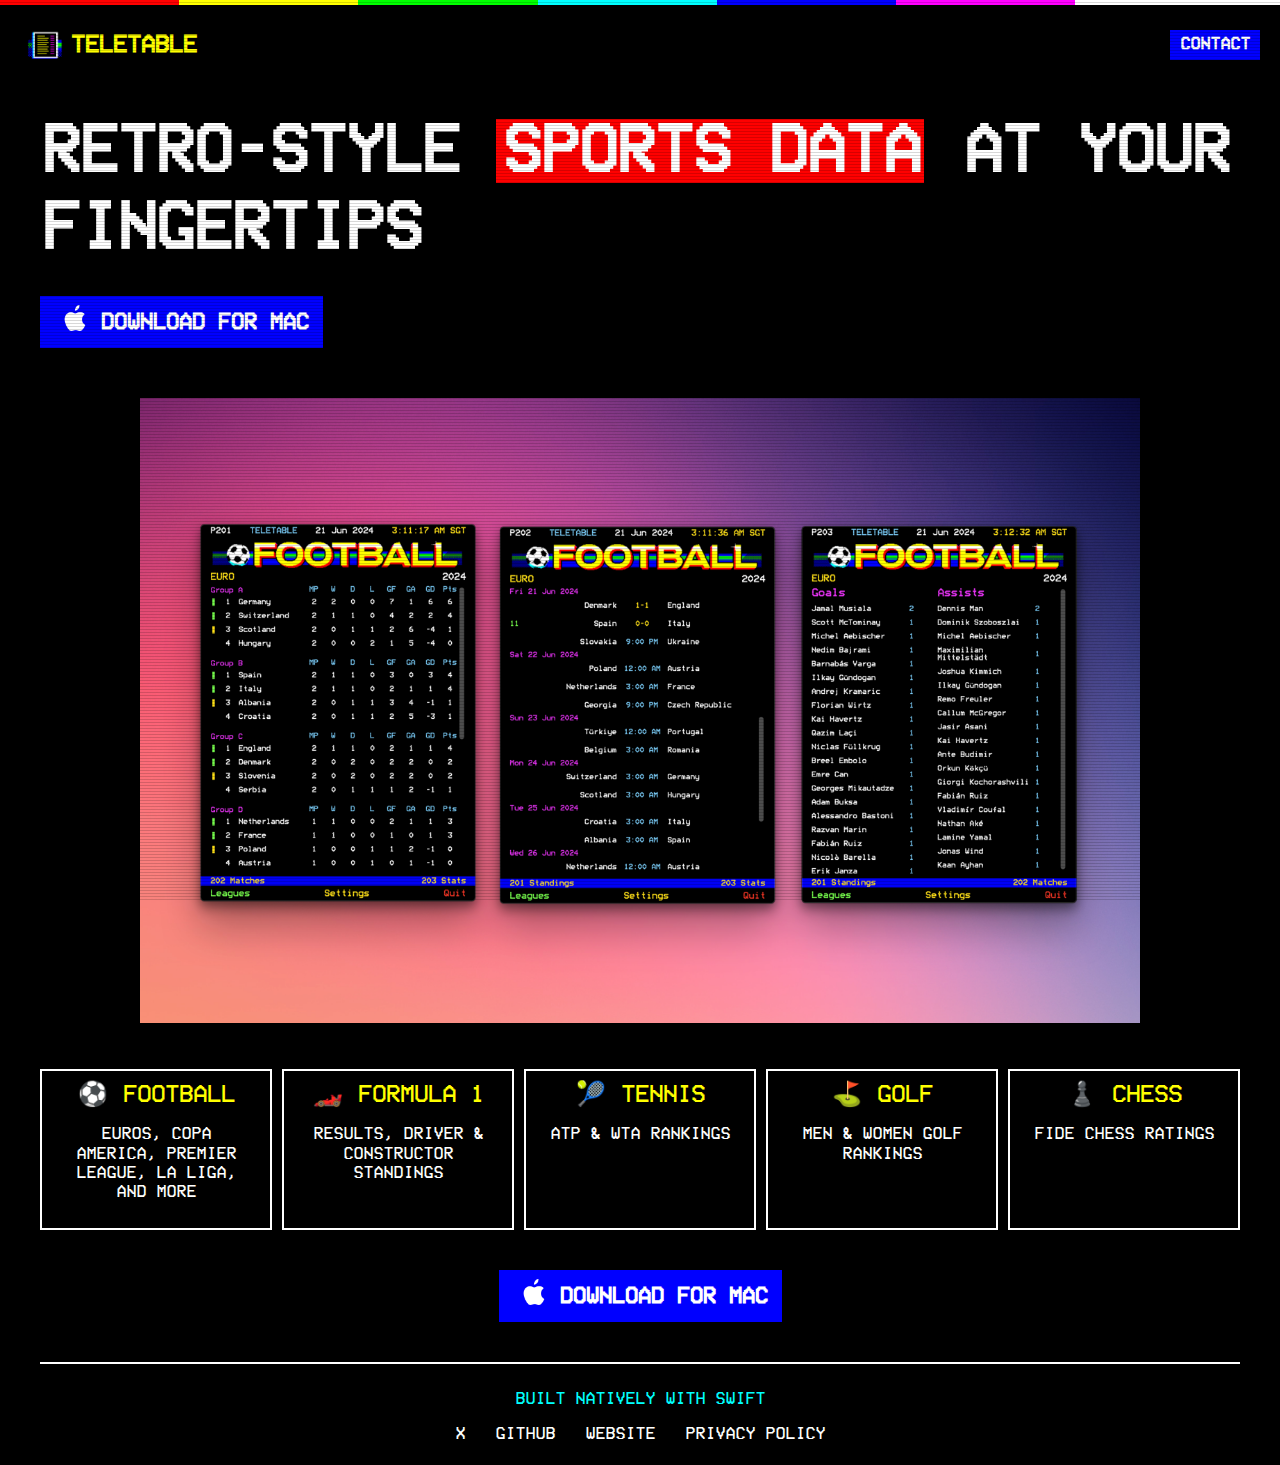
==== index.html @ 1941930f "Update folder structure + add .gitignore" ====
<!DOCTYPE html>
<html lang="en">
<head>
    <meta charset="UTF-8">
    <meta name="viewport" content="width=device-width, initial-scale=1.0">
    <title>Teletable - Teletext Inspired Sports App</title>
    <link rel="stylesheet" href="styles.css">
</head>
<body>
    <div class="container">
        <header>
            <div class="logo-container">
                <img src="images/icon.png" alt="Teletable Logo" class="logo-image">
                <div class="logo">TELETABLE</div>
            </div>
            <div class="nav-buttons">
                <a href="mailto:teletable@skruban.com" class="button">CONTACT</a>
            </div>
        </header>

        <main>
            <h1>RETRO-STYLE <span class="highlight">SPORTS DATA</span> AT YOUR FINGERTIPS</h1>

            <div class="download-section">
                <a href="https://apps.apple.com/app/teletable/id6502572402" class="button">
                    <img src="images/apple.png" alt="Apple Icon" style="width: 40px; height: 40px; margin-top: -8px; margin-right: 5px;">
                    <span>DOWNLOAD FOR MAC</span>
                </a>
            </div>

            <div class="app-preview">
                <img src="images/app-preview.png" alt="" style="width: 1000px">
            </div>

            <div class="features">
                <div class="feature">
                    <div class="feature-icon">⚽ FOOTBALL</div>
                    <p>EUROS, COPA AMERICA, PREMIER LEAGUE, LA LIGA, AND MORE</p>
                </div>
                <div class="feature">
                    <div class="feature-icon">🏎️ FORMULA 1</div>
                    <p>RESULTS, DRIVER & CONSTRUCTOR STANDINGS</p>
                </div>
                <div class="feature">
                    <div class="feature-icon">🎾 TENNIS</div>
                    <p>ATP & WTA RANKINGS</p>
                </div>
                <div class="feature">
                    <div class="feature-icon">⛳ GOLF</div>
                    <p>MEN & WOMEN GOLF RANKINGS</p>
                </div>
                <div class="feature">
                    <div class="feature-icon">♟️ CHESS</div>
                    <p>FIDE CHESS RATINGS</p>
                </div>
            </div>

            <div style="text-align: center; margin-top: 40px;" class="download-section">
                <a href="https://apps.apple.com/app/teletable/id6502572402" class="button">
                    <img src="images/apple.png" alt="Apple Icon" style="width: 40px; height: 40px; margin-top: -8px; margin-right: 5px;">
                    <span>DOWNLOAD FOR MAC</span>
                </a>
            </div>
        </main>

        <footer>
            <p>BUILT NATIVELY WITH SWIFT</p>
            <div class="social-links">
                <a href="https://x.com/rubanlah">X</a>
                <a href="https://github.com/sk-ruban">GITHUB</a>
                <a href="https://skruban.com">WEBSITE</a>
                <a href="https://skruban.com/privacy-policy.html">PRIVACY POLICY</a>
            </div>
        </footer>
    </div>
</body>
</html>
---- styles.css ----
@font-face {
    font-family: 'Teletext';
    src: url('fonts/Teletext50.otf') format('opentype');
}

body {
    font-family: 'Teletext', 'Courier New', monospace;
    background-color: #000000;
    color: #FFFFFF;
    margin: 0;
    padding: 20px;
    padding-top: 70px;
    line-height: 1.2;
}

.container {
    max-width: 1200px;
    margin: 0 auto;
}

header {    
    position: fixed;
    top: 0;
    left: 0;
    right: 0;
    background-color: #000000;
    z-index: 1000;
    padding: 20px;
    display: flex;
    justify-content: space-between;
    align-items: center;
    margin-bottom: 20px;
    padding-bottom: 10px;
}

.logo-container {
    display: flex;
    align-items: center;
}

.logo-image {
    width: 50px;
    height: 50px;
}

.logo {
    font-size: 24px;
    font-weight: bold;
    color: #FFFF00;
}

.nav-buttons {
    display: flex;
    gap: 10px;
}

.button {
    display: inline-block;
    padding: 5px 10px;
    text-decoration: none;
    font-weight: bold;
    background-color: #0000FF;
    color: #FFFFFF;
    text-transform: uppercase;
}

h1 {
    font-size: 64px;
    line-height: 1.2;
    margin-bottom: 30px;
    color: #FFFFFF; 
    text-transform: uppercase;
}

@keyframes blink-background {
    0%, 49% {
        background-color: #FF0000; 
    }
    50%, 100% {
        background-color: transparent;
    }
}

.highlight {
    background-color: #FF0000;
    color: #FFFFFF;
    padding: 0 5px;
    animation: blink-background 1s step-end infinite;
}

.download-section .button {
    font-size: 22px;
    padding: 10px 15px;
    display: inline-flex;
    align-items: center;
    text-decoration: none;
}

.featured {
    color: #FFFF00;
    display: block;
    margin-top: 10px;
}

.app-preview {
    margin-top: 30px;
    padding: 20px;
    margin-bottom: 20px; 
    text-align: center;
}

.features {
    display: grid;
    grid-template-columns: repeat(5, 1fr);
    gap: 10px;
    margin-bottom: 20px;
}

.feature {
    border: 2px solid #FFFFFF;
    padding: 10px;
    text-align: center;
}

.feature p {
    text-align: center;
    margin-left:auto;
    margin-right:auto;
    width: 180px;
}

.feature-icon {
    font-size: 24px;
    margin-bottom: 10px;
    color: #FFFF00;
}

footer {
    text-align: center;
    margin-top: 40px;
    padding-top: 10px;
    border-top: 2px solid #FFFFFF;
    color: #00FFFF;
}

.social-links a {
    color: #FFFFFF;
    text-decoration: none;
    margin: 0 10px;
}

body::before {
    content: "";
    position: fixed;
    top: 0;
    left: 0;
    right: 0;
    height: 5px;
    background: linear-gradient(to right,
        #FF0000 0%, #FF0000 14%,
        #FFFF00 14%, #FFFF00 28%,
        #00FF00 28%, #00FF00 42%,
        #00FFFF 42%, #00FFFF 56%,
        #0000FF 56%, #0000FF 70%,
        #FF00FF 70%, #FF00FF 84%,
        #FFFFFF 84%, #FFFFFF 100%
    );
    z-index: 1001; 
}

body::after {
    content: "";
    position: fixed;
    top: 0;
    left: 0;
    width: 100%;
    height: 100%;
    background: repeating-linear-gradient(
        to bottom,
        rgba(0, 0, 0, 0),
        rgba(0, 0, 0, 0) 2px,
        rgba(0, 0, 0, 0.3) 3px,
        rgba(0, 0, 0, 0.3) 3px
    );
    pointer-events: none;
    z-index: 2000;
}

@media (max-width: 1200px) {
    .features {
        grid-template-columns: repeat(3, 1fr);
    }
}

@media (max-width: 768px) {
    .features {
        grid-template-columns: repeat(2, 1fr);
    }
}

@media (max-width: 480px) {
    .features {
        grid-template-columns: 1fr;
    }
}
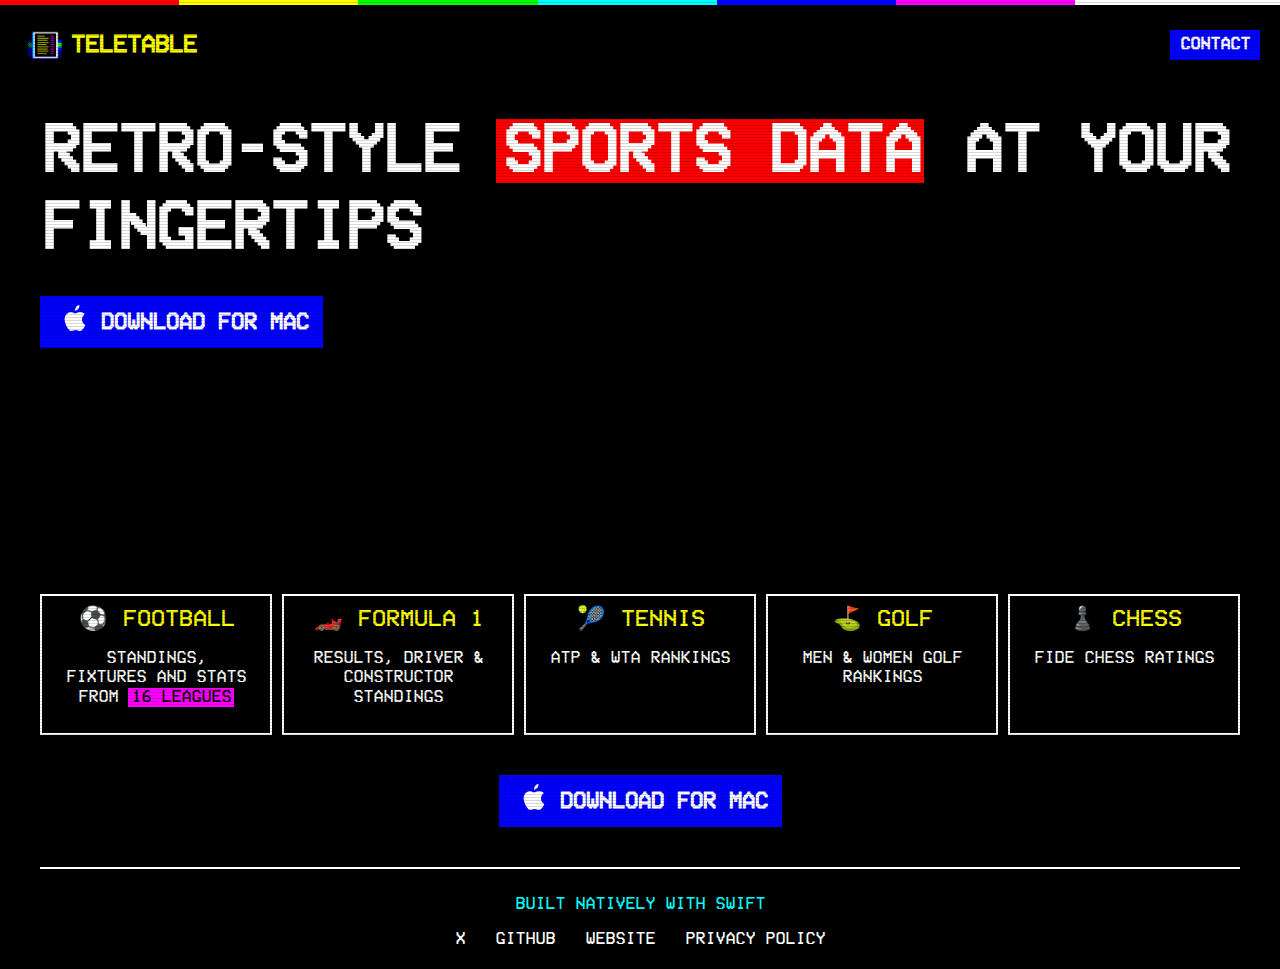
==== commit c2a8de4a: "Add apple icon, leagues hover and video" ====
--- a/index.html
+++ b/index.html
@@ -23,20 +23,48 @@
 
             <div class="download-section">
                 <a href="https://apps.apple.com/app/teletable/id6502572402" class="button">
-                    <img src="images/apple.png" alt="Apple Icon" style="width: 40px; height: 40px; margin-top: -8px; margin-right: 5px;">
+                    <img src="images/apple.png" alt="Apple Icon" class="apple-icon">
                     <span>DOWNLOAD FOR MAC</span>
                 </a>
             </div>
 
+            <!-- <div class="app-preview">
+                <img src="images/app-preview.png" alt="" style="width: 1000px">
+            </div> -->
+
             <div class="app-preview">
-                <img src="images/app-preview.png" alt="" style="width: 1000px">
+                <video autoplay muted loop playsinline>
+                    <source src="images/app-preview.mp4" type="video/mp4">
+                    Your browser does not support the video tag.
+                </video>
             </div>
 
             <div class="features">
                 <div class="feature">
                     <div class="feature-icon">⚽ FOOTBALL</div>
-                    <p>EUROS, COPA AMERICA, PREMIER LEAGUE, LA LIGA, AND MORE</p>
-                </div>
+                    <p>STANDINGS, FIXTURES AND STATS FROM <span class="leagues-info">16 LEAGUES
+                      <span class="leagues-content">
+                        <span class="leagues-list">
+                            🏴󠁧󠁢󠁥󠁮󠁧󠁿 Premier League<br>
+                            🏴󠁧󠁢󠁥󠁮󠁧󠁿 Championship<br>
+                            🏴󠁧󠁢󠁥󠁮󠁧󠁿 League One<br>
+                            🏴󠁧󠁢󠁥󠁮󠁧󠁿 League Two<br>
+                            🇪🇸 LaLiga<br>
+                            🇪🇸 LaLiga2<br>
+                            🇮🇹 Serie A<br>
+                            🇮🇹 Serie B<br>
+                            🇩🇪 Bundesliga<br>
+                            🇩🇪 2.Bundesliga<br>
+                            🇫🇷 Ligue 1<br>
+                            🇵🇹 Liga Portugal<br>
+                            🇳🇱 Eredivisie<br>
+                            🇯🇵 J.League<br>
+                            🇪🇺 EURO<br>
+                            🌎 Copa America
+                        </span>
+                      </span>
+                    </span></p>
+                  </div>
                 <div class="feature">
                     <div class="feature-icon">🏎️ FORMULA 1</div>
                     <p>RESULTS, DRIVER & CONSTRUCTOR STANDINGS</p>
@@ -54,7 +82,7 @@
                     <p>FIDE CHESS RATINGS</p>
                 </div>
             </div>
-
+            
             <div style="text-align: center; margin-top: 40px;" class="download-section">
                 <a href="https://apps.apple.com/app/teletable/id6502572402" class="button">
                     <img src="images/apple.png" alt="Apple Icon" style="width: 40px; height: 40px; margin-top: -8px; margin-right: 5px;">
--- a/styles.css
+++ b/styles.css
@@ -96,6 +96,13 @@
     text-decoration: none;
 }
 
+.apple-icon {
+    width: 40px; 
+    height: 40px; 
+    margin-top: -8px; 
+    margin-right: 5px;
+}
+
 .featured {
     color: #FFFF00;
     display: block;
@@ -130,7 +137,7 @@
 }
 
 .feature-icon {
-    font-size: 24px;
+    font-size: 23px;
     margin-bottom: 10px;
     color: #FFFF00;
 }
@@ -186,6 +193,11 @@
     z-index: 2000;
 }
 
+video {
+    width: 50%;
+    height: auto;
+    }
+
 @media (max-width: 1200px) {
     .features {
         grid-template-columns: repeat(3, 1fr);
@@ -196,10 +208,92 @@
     .features {
         grid-template-columns: repeat(2, 1fr);
     }
-}
-
-@media (max-width: 480px) {
+    video {
+        width: 80%;
+    }
+}
+
+@media (max-width: 550px) {
     .features {
         grid-template-columns: 1fr;
     }
+    h1 {
+        font-size: 35px;
+    }
+    .download-section .button {
+        font-size: 15px;
+        padding: 5px 10px;
+        display: inline-flex;
+        align-items: center;
+        text-decoration: none;
+    }
+    .apple-icon {
+        width: 33px; 
+        height: 33px; 
+        margin-top: -6px; 
+        margin-right: 4px;
+    }
+    video {
+        width: 100%;
+    }
+}
+
+.leagues-info {
+background-color: #FF00FF; 
+color: #000000; 
+padding: 0 3px; 
+cursor: pointer;
+position: relative;
+display: inline-block;
+}
+
+.leagues-content {
+display: none;
+position: absolute;
+background-color: #000000;
+border: 2px solid #FFFFFF;
+padding: 10px;
+z-index: 1000;
+width: 200px;
+left: 50%;
+transform: translateX(-50%) translateY(-110%);
+/* transform: translateX(-20%);
+transform: translateY(-120%); */
+top: 100%;
+font-size: 14px; 
+line-height: 1.4;
+text-align: left;
+}
+
+.leagues-info:hover .leagues-content {
+display: block;
+}
+
+.leagues-list {
+color: #FFFFFF; /* White text for league list */
+}
+
+.leagues-list strong {
+color: #FFFF00; /* Yellow for the header */
+display: block;
+margin-bottom: 5px;
+}
+
+.feature {
+position: relative;
+}
+
+@media (max-width: 768px) {
+    .leagues-content {
+      width: 90vw; /* Use viewport width */
+      max-width: 300px; /* Set a max-width */
+      left: 50%;
+      transform: translateX(-50%) translateY(-20%);
+      top: auto;
+      bottom: 100%; /* Position above the text */
+    }
+  
+    .feature {
+      padding-bottom: 20px; /* Add some space below for the hover content */
+    }
 }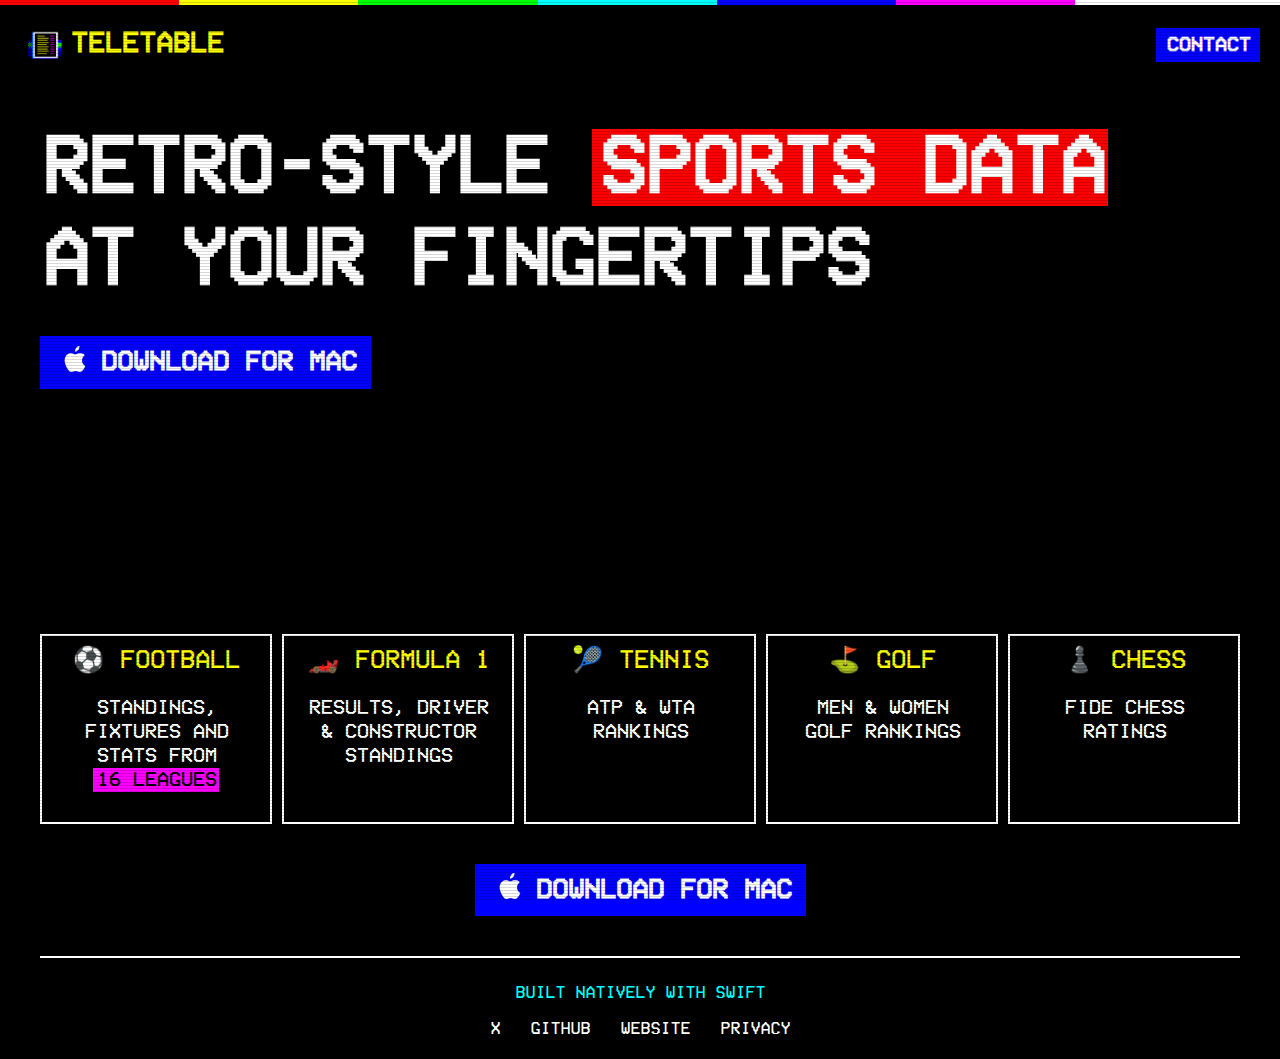
==== commit dfbac1f2: "Update font sizes and add favicon" ====
--- a/index.html
+++ b/index.html
@@ -4,6 +4,7 @@
     <meta charset="UTF-8">
     <meta name="viewport" content="width=device-width, initial-scale=1.0">
     <title>Teletable - Teletext Inspired Sports App</title>
+    <link rel="icon" type="image/x-icon" href="/images/icon.png">
     <link rel="stylesheet" href="styles.css">
 </head>
 <body>
@@ -97,7 +98,7 @@
                 <a href="https://x.com/rubanlah">X</a>
                 <a href="https://github.com/sk-ruban">GITHUB</a>
                 <a href="https://skruban.com">WEBSITE</a>
-                <a href="https://skruban.com/privacy-policy.html">PRIVACY POLICY</a>
+                <a href="https://skruban.com/privacy-policy.html">PRIVACY</a>
             </div>
         </footer>
     </div>
--- a/styles.css
+++ b/styles.css
@@ -44,14 +44,15 @@
 }
 
 .logo {
-    font-size: 24px;
+    font-size: 28px;
     font-weight: bold;
     color: #FFFF00;
 }
 
 .nav-buttons {
     display: flex;
-    gap: 10px;
+    gap: 10px;    
+    font-size: 20px;
 }
 
 .button {
@@ -65,7 +66,7 @@
 }
 
 h1 {
-    font-size: 64px;
+    font-size: 77px;
     line-height: 1.2;
     margin-bottom: 30px;
     color: #FFFFFF; 
@@ -89,7 +90,7 @@
 }
 
 .download-section .button {
-    font-size: 22px;
+    font-size: 27px;
     padding: 10px 15px;
     display: inline-flex;
     align-items: center;
@@ -134,10 +135,11 @@
     margin-left:auto;
     margin-right:auto;
     width: 180px;
+    font-size: 20px;
 }
 
 .feature-icon {
-    font-size: 23px;
+    font-size: 25px;
     margin-bottom: 10px;
     color: #FFFF00;
 }
@@ -236,6 +238,12 @@
     video {
         width: 100%;
     }
+    .nav-buttons {
+        font-size: 17px;
+    }
+    .logo {
+        font-size: 22px;
+    }
 }
 
 .leagues-info {
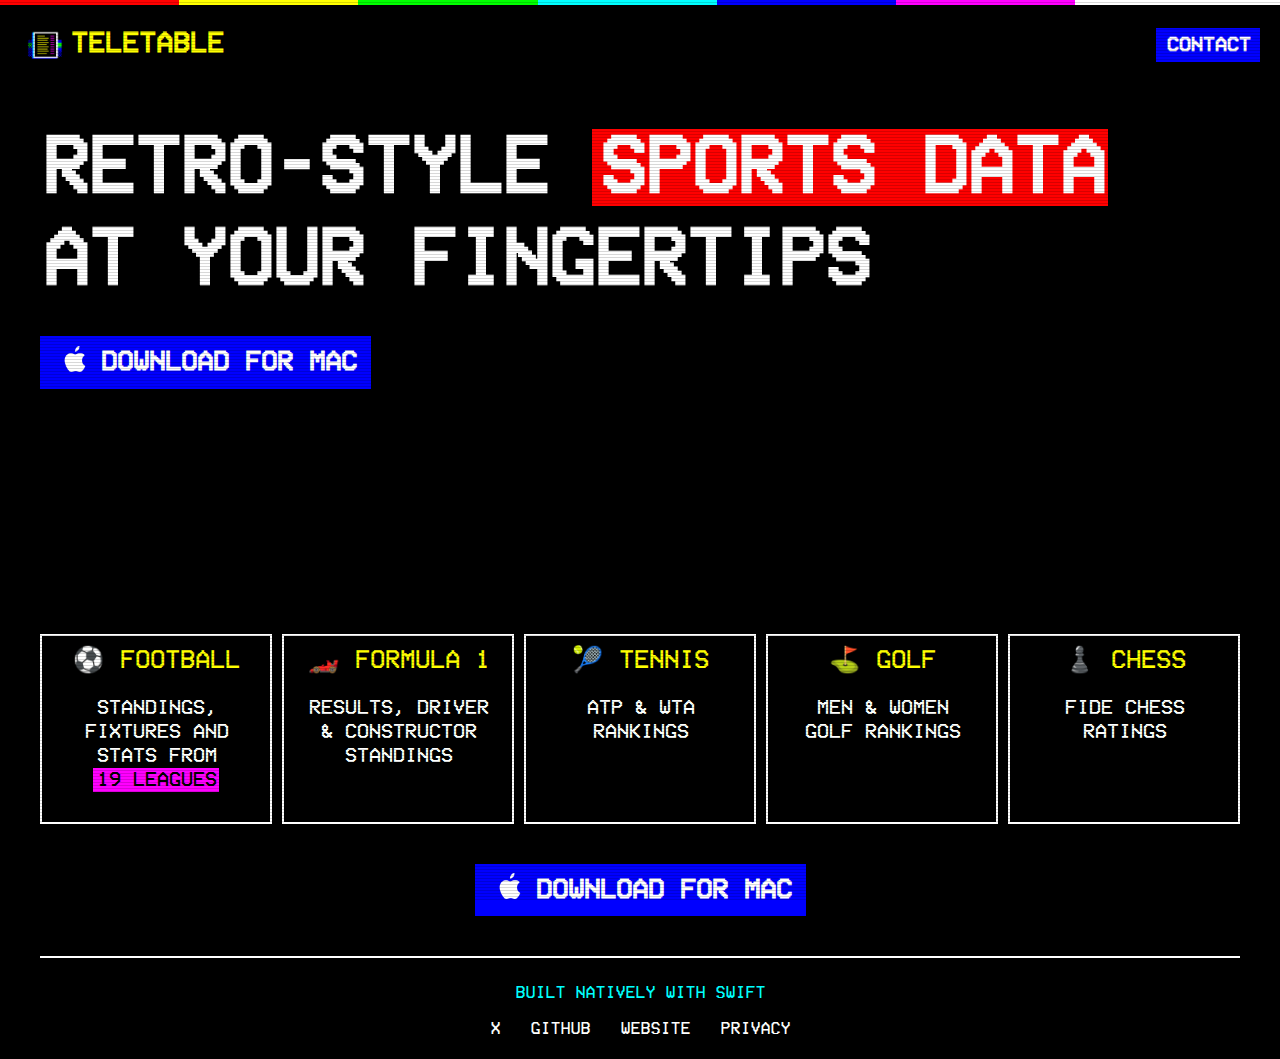
==== commit 13df5ba2: "Add new leagues" ====
--- a/index.html
+++ b/index.html
@@ -43,9 +43,12 @@
             <div class="features">
                 <div class="feature">
                     <div class="feature-icon">⚽ FOOTBALL</div>
-                    <p>STANDINGS, FIXTURES AND STATS FROM <span class="leagues-info">16 LEAGUES
+                    <p>STANDINGS, FIXTURES AND STATS FROM <span class="leagues-info">19 LEAGUES
                       <span class="leagues-content">
                         <span class="leagues-list">
+                            🇪🇺 Champions League<br>
+                            🇪🇺 Europa League<br>
+                            🇪🇺 Conference League<br>
                             🏴󠁧󠁢󠁥󠁮󠁧󠁿 Premier League<br>
                             🏴󠁧󠁢󠁥󠁮󠁧󠁿 Championship<br>
                             🏴󠁧󠁢󠁥󠁮󠁧󠁿 League One<br>
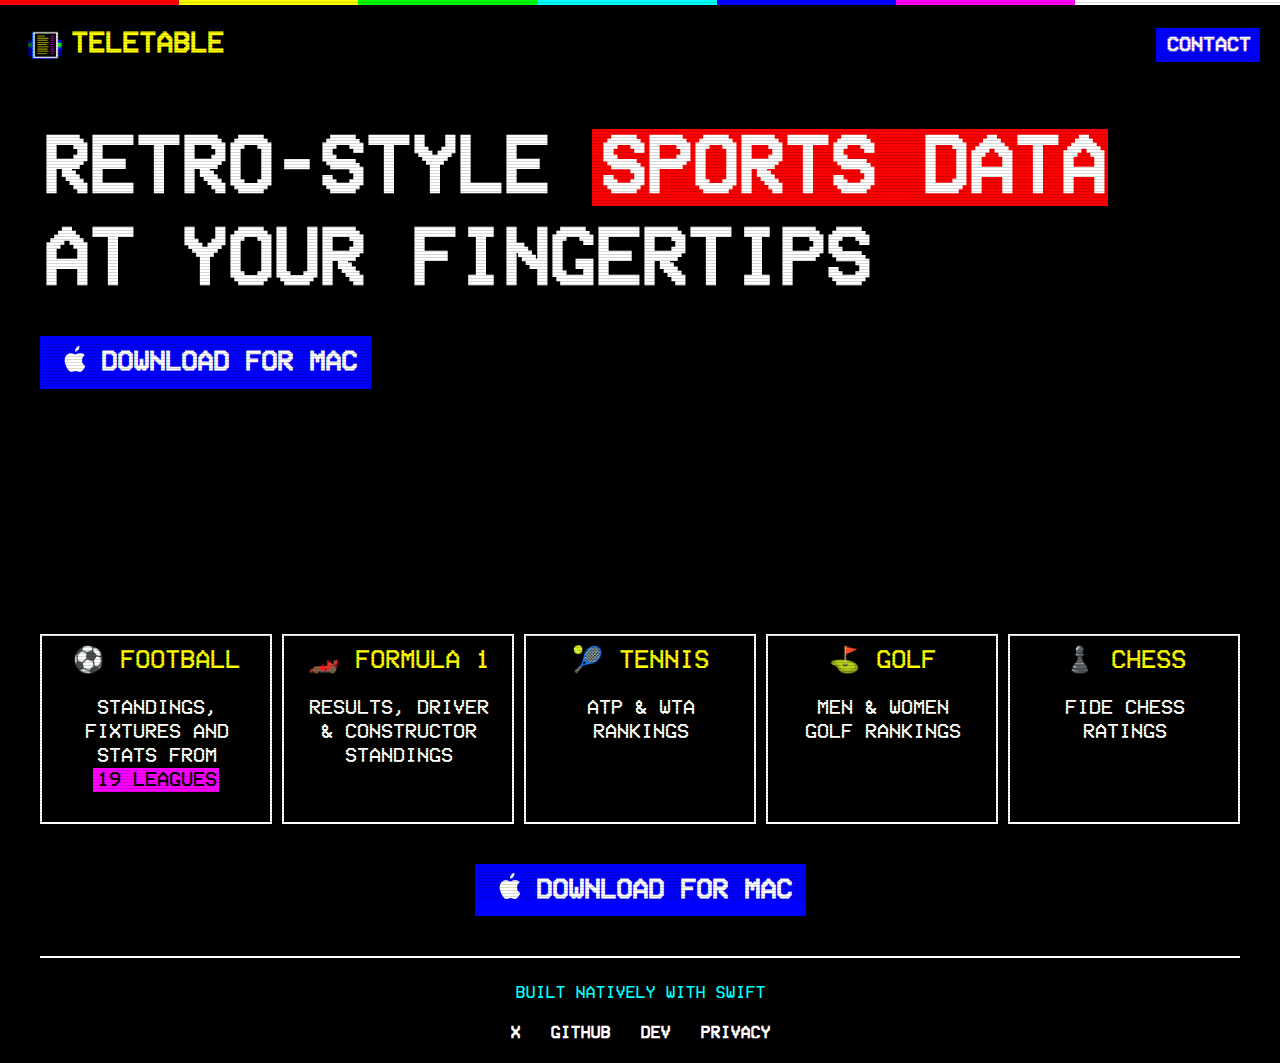
==== commit 7c9e0af6: "Create privacy policy" ====
--- a/index.html
+++ b/index.html
@@ -86,7 +86,7 @@
                     <p>FIDE CHESS RATINGS</p>
                 </div>
             </div>
-            
+
             <div style="text-align: center; margin-top: 40px;" class="download-section">
                 <a href="https://apps.apple.com/app/teletable/id6502572402" class="button">
                     <img src="images/apple.png" alt="Apple Icon" style="width: 40px; height: 40px; margin-top: -8px; margin-right: 5px;">
@@ -100,10 +100,10 @@
             <div class="social-links">
                 <a href="https://x.com/rubanlah">X</a>
                 <a href="https://github.com/sk-ruban">GITHUB</a>
-                <a href="https://skruban.com">WEBSITE</a>
-                <a href="https://skruban.com/privacy-policy.html">PRIVACY</a>
+                <a href="https://skruban.com">DEV</a>
+                <a href="privacy-policy.html">PRIVACY</a>
             </div>
         </footer>
     </div>
 </body>
-</html>+</html>
--- a/styles.css
+++ b/styles.css
@@ -1,12 +1,12 @@
 @font-face {
-    font-family: 'Teletext';
-    src: url('fonts/Teletext50.otf') format('opentype');
+    font-family: "Teletext";
+    src: url("fonts/Teletext50.otf") format("opentype");
 }
 
 body {
-    font-family: 'Teletext', 'Courier New', monospace;
+    font-family: "Teletext", "Courier New", monospace;
     background-color: #000000;
-    color: #FFFFFF;
+    color: #ffffff;
     margin: 0;
     padding: 20px;
     padding-top: 70px;
@@ -18,7 +18,7 @@
     margin: 0 auto;
 }
 
-header {    
+header {
     position: fixed;
     top: 0;
     left: 0;
@@ -46,12 +46,12 @@
 .logo {
     font-size: 28px;
     font-weight: bold;
-    color: #FFFF00;
+    color: #ffff00;
 }
 
 .nav-buttons {
     display: flex;
-    gap: 10px;    
+    gap: 10px;
     font-size: 20px;
 }
 
@@ -60,8 +60,8 @@
     padding: 5px 10px;
     text-decoration: none;
     font-weight: bold;
-    background-color: #0000FF;
-    color: #FFFFFF;
+    background-color: #0000ff;
+    color: #ffffff;
     text-transform: uppercase;
 }
 
@@ -69,22 +69,24 @@
     font-size: 77px;
     line-height: 1.2;
     margin-bottom: 30px;
-    color: #FFFFFF; 
+    color: #ffffff;
     text-transform: uppercase;
 }
 
 @keyframes blink-background {
-    0%, 49% {
-        background-color: #FF0000; 
-    }
-    50%, 100% {
+    0%,
+    49% {
+        background-color: #ff0000;
+    }
+    50%,
+    100% {
         background-color: transparent;
     }
 }
 
 .highlight {
-    background-color: #FF0000;
-    color: #FFFFFF;
+    background-color: #ff0000;
+    color: #ffffff;
     padding: 0 5px;
     animation: blink-background 1s step-end infinite;
 }
@@ -98,14 +100,14 @@
 }
 
 .apple-icon {
-    width: 40px; 
-    height: 40px; 
-    margin-top: -8px; 
+    width: 40px;
+    height: 40px;
+    margin-top: -8px;
     margin-right: 5px;
 }
 
 .featured {
-    color: #FFFF00;
+    color: #ffff00;
     display: block;
     margin-top: 10px;
 }
@@ -113,7 +115,7 @@
 .app-preview {
     margin-top: 30px;
     padding: 20px;
-    margin-bottom: 20px; 
+    margin-bottom: 20px;
     text-align: center;
 }
 
@@ -125,15 +127,15 @@
 }
 
 .feature {
-    border: 2px solid #FFFFFF;
+    border: 2px solid #ffffff;
     padding: 10px;
     text-align: center;
 }
 
 .feature p {
     text-align: center;
-    margin-left:auto;
-    margin-right:auto;
+    margin-left: auto;
+    margin-right: auto;
     width: 180px;
     font-size: 20px;
 }
@@ -141,19 +143,19 @@
 .feature-icon {
     font-size: 25px;
     margin-bottom: 10px;
-    color: #FFFF00;
+    color: #ffff00;
 }
 
 footer {
     text-align: center;
     margin-top: 40px;
     padding-top: 10px;
-    border-top: 2px solid #FFFFFF;
-    color: #00FFFF;
+    border-top: 2px solid #ffffff;
+    color: #00ffff;
 }
 
 .social-links a {
-    color: #FFFFFF;
+    color: #ffffff;
     text-decoration: none;
     margin: 0 10px;
 }
@@ -165,16 +167,24 @@
     left: 0;
     right: 0;
     height: 5px;
-    background: linear-gradient(to right,
-        #FF0000 0%, #FF0000 14%,
-        #FFFF00 14%, #FFFF00 28%,
-        #00FF00 28%, #00FF00 42%,
-        #00FFFF 42%, #00FFFF 56%,
-        #0000FF 56%, #0000FF 70%,
-        #FF00FF 70%, #FF00FF 84%,
-        #FFFFFF 84%, #FFFFFF 100%
+    background: linear-gradient(
+        to right,
+        #ff0000 0%,
+        #ff0000 14%,
+        #ffff00 14%,
+        #ffff00 28%,
+        #00ff00 28%,
+        #00ff00 42%,
+        #00ffff 42%,
+        #00ffff 56%,
+        #0000ff 56%,
+        #0000ff 70%,
+        #ff00ff 70%,
+        #ff00ff 84%,
+        #ffffff 84%,
+        #ffffff 100%
     );
-    z-index: 1001; 
+    z-index: 1001;
 }
 
 body::after {
@@ -198,7 +208,111 @@
 video {
     width: 50%;
     height: auto;
-    }
+}
+
+.leagues-info {
+    background-color: #ff00ff;
+    color: #000000;
+    padding: 0 3px;
+    cursor: pointer;
+    position: relative;
+    display: inline-block;
+}
+
+.leagues-content {
+    display: none;
+    position: absolute;
+    background-color: #000000;
+    border: 2px solid #ffffff;
+    padding: 10px;
+    z-index: 1000;
+    width: 200px;
+    left: 50%;
+    transform: translateX(-50%) translateY(-110%);
+    top: 100%;
+    font-size: 14px;
+    line-height: 1.4;
+    text-align: left;
+}
+
+.leagues-info:hover .leagues-content {
+    display: block;
+}
+
+.leagues-list {
+    color: #ffffff; /* White text for league list */
+}
+
+.leagues-list strong {
+    color: #ffff00; /* Yellow for the header */
+    display: block;
+    margin-bottom: 5px;
+}
+
+.feature {
+    position: relative;
+}
+
+.privacy-policy {
+    max-width: 1000px;
+    margin: 40px auto 0;
+    padding: 20px;
+    background-color: #000033;
+    border: 2px solid #ffffff;
+}
+
+.privacy-policy h1 {
+    font-size: 48px;
+    color: #ffff00;
+    text-align: center;
+    margin-top: 30px;
+    margin-bottom: 0px;
+}
+
+.privacy-policy h2 {
+    font-size: 24px;
+    color: #00ffff;
+    margin-top: 30px;
+    margin-bottom: 15px;
+}
+
+.privacy-policy p {
+    font-size: 18px;
+    line-height: 1.5;
+    margin-bottom: 15px;
+}
+
+.privacy-policy a {
+    color: #ff00ff;
+    text-decoration: none;
+}
+
+.privacy-policy a:hover {
+    text-decoration: underline;
+}
+
+.footer {
+    margin-top: 40px;
+    text-align: center;
+    font-size: 16px;
+    color: #00ffff;
+}
+
+.social-links {
+    margin-top: 20px;
+}
+
+.social-links a {
+    display: inline-block;
+    margin: 0 10px;
+    color: #ffffff;
+    text-decoration: none;
+    font-weight: bold;
+}
+
+.social-links a:hover {
+    color: #ff0000;
+}
 
 @media (max-width: 1200px) {
     .features {
@@ -210,8 +324,45 @@
     .features {
         grid-template-columns: repeat(2, 1fr);
     }
+
     video {
         width: 80%;
+    }
+
+    .leagues-content {
+        width: 90vw; /* Use viewport width */
+        max-width: 300px; /* Set a max-width */
+        left: 50%;
+        transform: translateX(-50%) translateY(-20%);
+        top: auto;
+        bottom: 100%; /* Position above the text */
+    }
+
+    .feature {
+        padding-bottom: 20px; /* Add some space below for the hover content */
+    }
+
+    .privacy-policy {
+        margin: 20px auto 0;
+        padding: 15px;
+    }
+
+    .privacy-policy h1 {
+        font-size: 36px;
+        margin-top: 20px;
+    }
+
+    .privacy-policy h2 {
+        font-size: 20px;
+        margin-top: 25px;
+    }
+
+    .privacy-policy p {
+        font-size: 16px;
+    }
+
+    .social-links a {
+        margin: 0 5px;
     }
 }
 
@@ -230,9 +381,9 @@
         text-decoration: none;
     }
     .apple-icon {
-        width: 33px; 
-        height: 33px; 
-        margin-top: -6px; 
+        width: 33px;
+        height: 33px;
+        margin-top: -6px;
         margin-right: 4px;
     }
     video {
@@ -245,63 +396,3 @@
         font-size: 22px;
     }
 }
-
-.leagues-info {
-background-color: #FF00FF; 
-color: #000000; 
-padding: 0 3px; 
-cursor: pointer;
-position: relative;
-display: inline-block;
-}
-
-.leagues-content {
-display: none;
-position: absolute;
-background-color: #000000;
-border: 2px solid #FFFFFF;
-padding: 10px;
-z-index: 1000;
-width: 200px;
-left: 50%;
-transform: translateX(-50%) translateY(-110%);
-/* transform: translateX(-20%);
-transform: translateY(-120%); */
-top: 100%;
-font-size: 14px; 
-line-height: 1.4;
-text-align: left;
-}
-
-.leagues-info:hover .leagues-content {
-display: block;
-}
-
-.leagues-list {
-color: #FFFFFF; /* White text for league list */
-}
-
-.leagues-list strong {
-color: #FFFF00; /* Yellow for the header */
-display: block;
-margin-bottom: 5px;
-}
-
-.feature {
-position: relative;
-}
-
-@media (max-width: 768px) {
-    .leagues-content {
-      width: 90vw; /* Use viewport width */
-      max-width: 300px; /* Set a max-width */
-      left: 50%;
-      transform: translateX(-50%) translateY(-20%);
-      top: auto;
-      bottom: 100%; /* Position above the text */
-    }
-  
-    .feature {
-      padding-bottom: 20px; /* Add some space below for the hover content */
-    }
-}